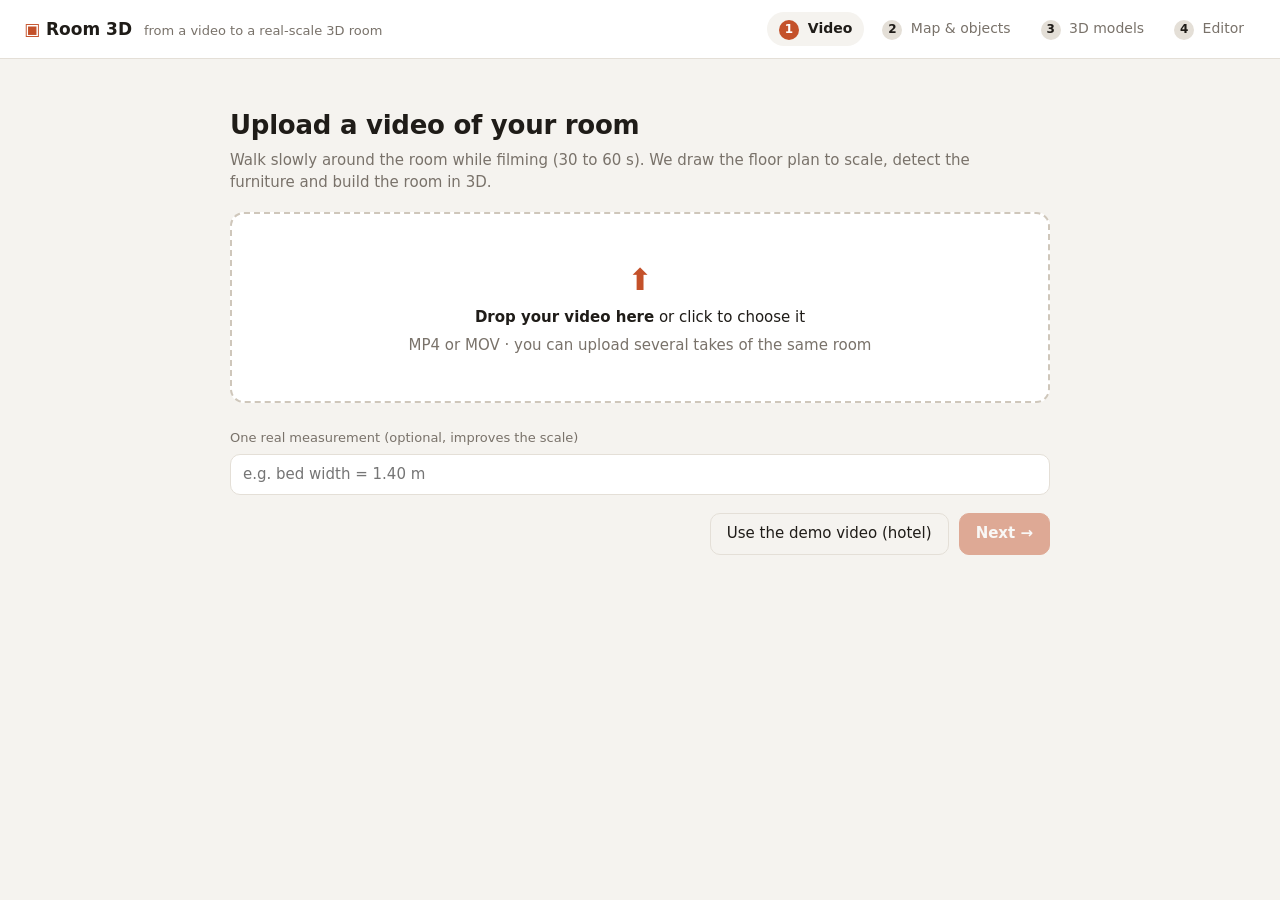
==== demo/index.html @ 97ec3070 "Initial release: photo to 3D room pipeline, viewer and demo Pipeline scripts (paths configurable thr" ====
<!doctype html>
<html lang="en">
<head>
<meta charset="utf-8">
<meta name="viewport" content="width=device-width, initial-scale=1">
<title>Room 3D</title>
<link rel="stylesheet" href="style.css">
<script type="importmap">
{ "imports": {
  "three": "https://cdn.jsdelivr.net/npm/three@0.160.0/build/three.module.js",
  "three/addons/": "https://cdn.jsdelivr.net/npm/three@0.160.0/examples/jsm/"
} }
</script>
</head>
<body>
<header class="top">
  <div class="brand"><span class="logo">▣</span> Room 3D <small>from a video to a real-scale 3D room</small></div>
  <ol class="steps" id="steps">
    <li data-step="1"><b>1</b> Video</li>
    <li data-step="2"><b>2</b> Map &amp; objects</li>
    <li data-step="3"><b>3</b> 3D models</li>
    <li data-step="4"><b>4</b> Editor</li>
  </ol>
</header>

<main>
  <!-- STEP 1: upload + processing -->
  <section class="step" id="step1">
    <div class="upload-wrap" id="uploadPane">
      <h1>Upload a video of your room</h1>
      <p class="lead">Walk slowly around the room while filming (30 to 60 s). We draw the floor plan to scale, detect the furniture and build the room in 3D.</p>
      <label class="drop" id="drop">
        <input type="file" id="fileInput" accept="video/*" multiple hidden>
        <div class="drop-icon">⬆</div>
        <div><b>Drop your video here</b> or click to choose it</div>
        <div class="muted">MP4 or MOV · you can upload several takes of the same room</div>
      </label>
      <div id="fileList" class="file-list"></div>
      <div class="measure">
        <label for="measure">One real measurement (optional, improves the scale)</label>
        <input id="measure" placeholder="e.g. bed width = 1.40 m">
      </div>
      <div class="actions">
        <button class="ghost" id="useDemo">Use the demo video (hotel)</button>
        <button class="primary" id="toProcess" disabled>Next →</button>
      </div>
    </div>

    <div class="process-wrap hidden" id="processPane">
      <h1>Processing your video</h1>
      <p class="lead" id="processSub">This takes a few minutes. You can keep the page open.</p>
      <div class="process-grid">
        <ul class="stages" id="stages"></ul>
        <div>
          <div class="muted small" id="framesCaption">Frames picked from the video</div>
          <div class="frames" id="frames"></div>
        </div>
      </div>
      <div class="bar"><div id="bar"></div></div>
    </div>
  </section>

  <!-- STEP 2: map + objects -->
  <section class="step hidden" id="step2">
    <div class="step-head">
      <div>
        <h1>Your room: map and objects</h1>
        <p class="lead">Check the floor plan and the image of each object. Each image was built by joining the fragments of the video. Remove anything that is wrong, then confirm.</p>
      </div>
      <div class="stats" id="stats2"></div>
    </div>
    <div class="split">
      <div class="panel map-panel">
        <div class="tabs" id="mapTabs">
          <button data-v="plan" class="on">Floor plan to scale</button>
          <button data-v="raw">Raw plan from the video</button>
          <button data-v="frames">Frames used</button>
        </div>
        <div class="map-view" id="mapView"></div>
        <div class="muted small" id="mapNote">Real scale, in metres. Tap an object to find it in the list.</div>
      </div>
      <div class="panel gallery-panel">
        <div class="gallery-head">
          <h2>Detected objects <span class="pill" id="kindCount"></span></h2>
          <div class="gal-tools"><button class="ghost sm" id="approveAll">Approve all</button></div>
        </div>
        <div class="gallery" id="gallery"></div>
      </div>
    </div>
    <div class="actions sticky">
      <button class="ghost" id="back2">← Back</button>
      <button class="primary" id="confirm2">Confirm and generate 3D models →</button>
    </div>
  </section>

  <!-- STEP 3: generating models -->
  <section class="step hidden" id="step3">
    <h1>Generating the 3D models</h1>
    <p class="lead">One model for each approved object. When they are done they place themselves on the plan, at their real size.</p>
    <div class="bar"><div id="bar3"></div></div>
    <div class="gen-grid" id="genGrid"></div>
    <div class="actions"><button class="primary" id="toEditor" disabled>See the room in 3D →</button></div>
  </section>

  <!-- STEP 4: editor -->
  <section class="step hidden" id="step4">
    <div class="editor">
      <div class="viewport-wrap">
        <div id="viewport"></div>
        <div class="vp-tools">
          <button id="tUndo" title="Undo (Ctrl+Z)">↶ Undo</button>
          <button id="tWalls" class="on">Walls</button>
          <button id="tTop">Top view</button>
          <button id="tOrbit" class="on">3D</button>
          <button id="tExport">Save JSON</button>
        </div>
        <div class="vp-hint">Drag a piece of furniture to move it · <b>R</b> rotates it 15° · drag the background to orbit the camera</div>
        <div class="loading" id="vpLoading">Loading models…</div>
      </div>
      <aside class="side">
        <div class="panel">
          <div class="side-title">Floor plan <span class="muted small" id="roomDims"></span></div>
          <div id="plan4" class="plan4"></div>
        </div>
        <div class="panel" id="selPanel">
          <div class="muted">Tap a piece of furniture in 3D or on the plan to edit it.</div>
        </div>
      </aside>
    </div>
  </section>
</main>

<script type="module" src="app.js"></script>
</body>
</html>
---- demo/style.css ----
:root {
  --bg: #f5f3ef; --panel: #ffffff; --ink: #1f1c18; --muted: #79726a; --line: #e4dfd7;
  --accent: #c4512a; --accent-ink: #fff; --ok: #2f7d4f; --bad: #b3261e; --sel: #f2a33a;
  --radius: 14px; --shadow: 0 1px 2px rgba(0,0,0,.05), 0 6px 24px rgba(0,0,0,.06);
}
* { box-sizing: border-box; }
html, body { margin: 0; background: var(--bg); color: var(--ink); font: 15px/1.45 system-ui, "Segoe UI", Roboto, sans-serif; }
h1 { font-size: 26px; margin: 0 0 6px; letter-spacing: -.01em; }
h2 { font-size: 17px; margin: 0; }
button { font: inherit; cursor: pointer; border-radius: 10px; border: 1px solid var(--line); background: var(--panel); color: var(--ink); padding: 9px 16px; }
button:disabled { opacity: .45; cursor: default; }
button.primary { background: var(--accent); color: var(--accent-ink); border-color: var(--accent); font-weight: 600; }
button.ghost { background: transparent; }
button.sm { padding: 5px 10px; font-size: 13px; }
input { font: inherit; padding: 9px 12px; border-radius: 10px; border: 1px solid var(--line); width: 100%; background: var(--panel); }
.hidden { display: none !important; }
.muted { color: var(--muted); }
.small { font-size: 13px; }
.lead { color: var(--muted); margin: 0 0 18px; max-width: 760px; }
.pill { display: inline-block; background: var(--bg); border: 1px solid var(--line); border-radius: 99px; padding: 0 9px; font-size: 13px; color: var(--muted); }

.top { display: flex; align-items: center; justify-content: space-between; gap: 16px; padding: 12px 24px; background: var(--panel); border-bottom: 1px solid var(--line); position: sticky; top: 0; z-index: 10; flex-wrap: wrap; }
.brand { font-weight: 700; font-size: 17px; }
.brand small { font-weight: 400; color: var(--muted); margin-left: 6px; font-size: 13px; }
.logo { color: var(--accent); }
.steps { display: flex; gap: 6px; list-style: none; margin: 0; padding: 0; flex-wrap: wrap; }
.steps li { padding: 6px 12px; border-radius: 99px; color: var(--muted); font-size: 14px; }
.steps li b { display: inline-grid; place-items: center; width: 20px; height: 20px; border-radius: 50%; background: var(--line); color: var(--ink); font-size: 12px; margin-right: 4px; }
.steps li.on { background: var(--bg); color: var(--ink); font-weight: 600; }
.steps li.on b, .steps li.done b { background: var(--accent); color: #fff; }

main { padding: 24px; max-width: 1500px; margin: 0 auto; }
.panel { background: var(--panel); border: 1px solid var(--line); border-radius: var(--radius); box-shadow: var(--shadow); padding: 14px; }
.actions { display: flex; gap: 10px; justify-content: flex-end; margin-top: 18px; flex-wrap: wrap; }
.actions.sticky { position: sticky; bottom: 0; background: linear-gradient(transparent, var(--bg) 30%); padding: 18px 0 8px; }

/* step 1 */
.upload-wrap, .process-wrap { max-width: 820px; margin: 24px auto; }
.drop { display: grid; place-items: center; gap: 6px; text-align: center; padding: 44px 20px; border: 2px dashed #cfc7bb; border-radius: var(--radius); background: var(--panel); cursor: pointer; transition: .15s; }
.drop:hover, .drop.over { border-color: var(--accent); background: #fff8f4; }
.drop-icon { font-size: 30px; color: var(--accent); }
.file-list { margin: 12px 0; display: grid; gap: 8px; }
.file-item { display: flex; gap: 12px; align-items: center; background: var(--panel); border: 1px solid var(--line); border-radius: 10px; padding: 8px; }
.file-item video { width: 96px; height: 60px; object-fit: cover; border-radius: 6px; background: #000; }
.measure { margin-top: 14px; display: grid; gap: 6px; }
.measure label { font-size: 13px; color: var(--muted); }
.process-grid { display: grid; grid-template-columns: 300px 1fr; gap: 20px; }
.stages { list-style: none; margin: 0; padding: 0; display: grid; gap: 10px; }
.stages li { display: flex; gap: 10px; align-items: center; color: var(--muted); }
.stages li .dot { width: 22px; height: 22px; border-radius: 50%; border: 2px solid var(--line); display: grid; place-items: center; font-size: 12px; flex: none; }
.stages li.run { color: var(--ink); font-weight: 600; }
.stages li.run .dot { border-color: var(--accent); border-top-color: transparent; animation: spin .8s linear infinite; }
.stages li.done { color: var(--ink); }
.stages li.done .dot { background: var(--ok); border-color: var(--ok); color: #fff; }
@keyframes spin { to { transform: rotate(360deg); } }
.frames { display: grid; grid-template-columns: repeat(auto-fill, minmax(54px, 1fr)); gap: 4px; margin-top: 6px; }
.frames img { width: 100%; aspect-ratio: 9/16; object-fit: cover; border-radius: 4px; animation: pop .25s ease-out; }
.frames img.drop-frame { opacity: .3; filter: grayscale(1); }
@keyframes pop { from { transform: scale(.6); opacity: 0; } }
.bar { height: 8px; background: var(--line); border-radius: 99px; overflow: hidden; margin-top: 20px; }
.bar > div { height: 100%; width: 0; background: var(--accent); transition: width .3s; }

/* step 2 */
.step-head { display: flex; justify-content: space-between; gap: 20px; align-items: flex-start; flex-wrap: wrap; }
.stats { display: flex; gap: 10px; flex-wrap: wrap; }
.stat { background: var(--panel); border: 1px solid var(--line); border-radius: 12px; padding: 8px 14px; min-width: 96px; }
.stat b { display: block; font-size: 20px; }
.stat span { font-size: 12px; color: var(--muted); }
.split { display: grid; grid-template-columns: minmax(0, 1.05fr) minmax(0, 1fr); gap: 18px; align-items: start; }
.map-panel { position: sticky; top: 76px; }
.tabs { display: flex; gap: 6px; margin-bottom: 10px; flex-wrap: wrap; }
.tabs button { padding: 6px 12px; font-size: 13px; }
.tabs button.on { background: var(--ink); color: #fff; border-color: var(--ink); }
.map-view { width: 100%; aspect-ratio: 1 / .92; display: grid; place-items: center; overflow: hidden; border-radius: 10px; background: #fbfaf8; }
.map-view img { max-width: 100%; max-height: 100%; }
.map-view .frames { grid-template-columns: repeat(auto-fill, minmax(70px, 1fr)); width: 100%; align-self: start; padding: 6px; max-height: 100%; overflow: auto; }
.gallery-head { display: flex; justify-content: space-between; align-items: center; margin-bottom: 10px; }
.gallery { display: grid; gap: 12px; }
.card { border: 1px solid var(--line); border-radius: 12px; padding: 12px; display: grid; grid-template-columns: 1fr; gap: 10px; transition: .15s; }
.card.hl { border-color: var(--sel); box-shadow: 0 0 0 3px rgba(242,163,58,.25); }
.card.rejected { opacity: .5; }
.card.rejected .clean { filter: grayscale(1); }
.card-top { display: flex; justify-content: space-between; gap: 8px; align-items: baseline; }
.card-top h3 { margin: 0; font-size: 16px; text-transform: capitalize; }
.card-top .meta { font-size: 12px; color: var(--muted); text-align: right; }
.flow { display: grid; grid-template-columns: minmax(0, 1fr) 26px minmax(0, 1.25fr); gap: 8px; align-items: center; }
.crops { display: grid; gap: 6px; }
.crops figure { margin: 0; position: relative; }
.crops img { width: 100%; max-height: 110px; object-fit: cover; border-radius: 8px; display: block; }
.crops figcaption { position: absolute; left: 6px; bottom: 4px; font-size: 11px; color: #fff; text-shadow: 0 1px 2px #000; }
.flow .arrow { text-align: center; color: var(--accent); font-size: 20px; }
.clean { width: 100%; border-radius: 10px; aspect-ratio: 1; object-fit: contain; padding: 6px; background: radial-gradient(circle at 50% 40%, #fff, #ece8e1); display: block; }
.card-sub { font-size: 12px; color: var(--muted); }
.card-actions { display: flex; gap: 8px; flex-wrap: wrap; }
.card-actions button { padding: 5px 12px; font-size: 13px; }
.card-actions .ok.on { background: var(--ok); color: #fff; border-color: var(--ok); }
.card-actions .no.on { background: var(--bad); color: #fff; border-color: var(--bad); }
.tag { text-transform: none; font-weight: 500; vertical-align: middle; font-size: 11px; padding: 1px 7px; border-radius: 99px; background: #eef5f0; color: var(--ok); margin-left: 6px; }
.tag.inf { background: #fdf3e6; color: #a2620e; }

/* plan svg */
svg.plan { width: 100%; height: 100%; display: block; touch-action: none; user-select: none; }
svg.plan .floor { fill: #ece7df; stroke: #3a332c; stroke-width: .1; stroke-linejoin: round; }
svg.plan .grid line { stroke: #ddd6cb; stroke-width: .01; }
svg.plan .obj rect { fill: rgba(196,81,42,.14); stroke: #c4512a; stroke-width: .025; }
svg.plan .obj.flat rect { fill: rgba(90,110,140,.10); stroke: #6c7f99; stroke-dasharray: .06 .04; }
svg.plan .obj .front { stroke: #c4512a; stroke-width: .05; }
svg.plan .obj text { font-size: .17px; fill: #3a332c; text-anchor: middle; dominant-baseline: middle; pointer-events: none; }
svg.plan .obj.sel rect { fill: rgba(242,163,58,.35); stroke: #e08a10; stroke-width: .045; }
svg.plan .obj.off { opacity: .2; }
svg.plan .obj { cursor: pointer; }
svg.plan.edit .obj { cursor: grab; }
svg.plan .dim { font-size: .2px; fill: var(--muted); text-anchor: middle; }
svg.plan .dimline { stroke: #9a9187; stroke-width: .012; }
svg.plan .part rect { fill: #8a6a4d; opacity: .55; }

/* step 3 */
.gen-grid { display: grid; grid-template-columns: repeat(auto-fill, minmax(170px, 1fr)); gap: 12px; margin-top: 18px; }
.gen { background: var(--panel); border: 1px solid var(--line); border-radius: 12px; padding: 10px; display: grid; gap: 6px; }
.gen .img { position: relative; aspect-ratio: 1; border-radius: 8px; overflow: hidden; background: #f0ede8 repeating-linear-gradient(45deg, transparent 0 8px, rgba(0,0,0,.03) 8px 16px); }
.gen .img img { width: 100%; height: 100%; object-fit: contain; transition: .4s; filter: grayscale(1) opacity(.45); }
.gen.done .img img { filter: none; }
.gen .img canvas { position: absolute; inset: 0; width: 100%; height: 100%; }
.gen .name { font-weight: 600; text-transform: capitalize; font-size: 14px; }
.gen .st { font-size: 12px; color: var(--muted); }
.gen.run .st { color: var(--accent); }
.gen.done .st { color: var(--ok); }
.gen .mini { height: 4px; background: var(--line); border-radius: 99px; overflow: hidden; }
.gen .mini div { height: 100%; width: 0; background: var(--accent); transition: width .2s; }

/* step 4 */
main:has(#step4:not(.hidden)) { max-width: none; padding: 0; }
.editor { display: grid; grid-template-columns: minmax(0, 1fr) 360px; height: calc(100vh - 57px); }
.viewport-wrap { position: relative; background: #e9e5de; }
#viewport { position: absolute; inset: 0; }
#viewport canvas { display: block; }
.vp-tools { position: absolute; top: 12px; left: 12px; display: flex; gap: 6px; flex-wrap: wrap; }
.vp-tools button { padding: 6px 12px; font-size: 13px; background: rgba(255,255,255,.92); }
.vp-tools button.on { background: var(--ink); color: #fff; border-color: var(--ink); }
.vp-hint { position: absolute; bottom: 12px; left: 12px; right: 12px; text-align: center; font-size: 13px; color: #5a534b; pointer-events: none; }
.loading { position: absolute; inset: 0; display: grid; place-items: center; font-weight: 600; color: var(--muted); background: rgba(233,229,222,.7); }
.side { padding: 12px; display: grid; gap: 12px; align-content: start; overflow: auto; background: var(--bg); border-left: 1px solid var(--line); }
.side-title { font-weight: 600; margin-bottom: 6px; display: flex; justify-content: space-between; }
.plan4 { aspect-ratio: 1 / .92; }
.sel-head { display: flex; gap: 10px; align-items: center; margin-bottom: 10px; }
.sel-head img { width: 64px; height: 64px; object-fit: contain; border-radius: 8px; background: #f0ede8; }
.sel-head h3 { margin: 0; text-transform: capitalize; font-size: 16px; }
.kv { display: grid; grid-template-columns: auto 1fr; gap: 4px 12px; font-size: 13px; margin: 8px 0; }
.kv span:nth-child(odd) { color: var(--muted); }
.rot-row { display: flex; gap: 6px; align-items: center; margin-top: 6px; }
.rot-row input[type=range] { flex: 1; padding: 0; }
.btn-row { display: flex; gap: 6px; margin-top: 10px; flex-wrap: wrap; }
.btn-row button { padding: 6px 10px; font-size: 13px; }

@media (max-width: 900px) {
  main { padding: 14px; }
  .split { grid-template-columns: 1fr; }
  .map-panel { position: static; }
  .process-grid { grid-template-columns: 1fr; }
  .editor { grid-template-columns: 1fr; grid-template-rows: 58vh auto; height: auto; }
  .side { border-left: 0; }
  .top { padding: 10px 14px; }
  .brand small { display: none; }
}
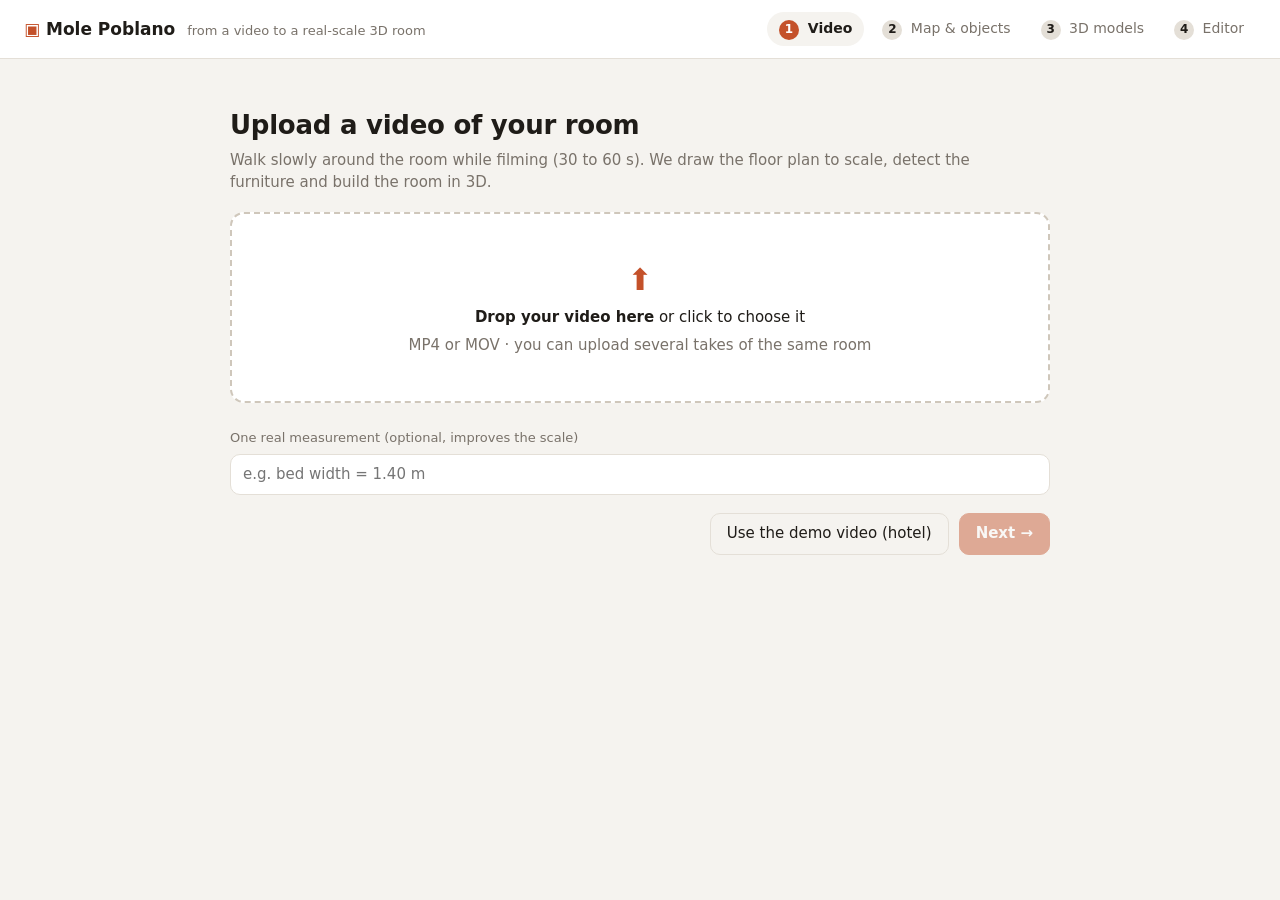
==== commit 0e9c5cc9: "Name the project Mole Poblano; document how the examples were made - Project name in README, landing" ====
--- a/demo/index.html
+++ b/demo/index.html
@@ -3,7 +3,7 @@
 <head>
 <meta charset="utf-8">
 <meta name="viewport" content="width=device-width, initial-scale=1">
-<title>Room 3D</title>
+<title>Mole Poblano · Demo</title>
 <link rel="stylesheet" href="style.css">
 <script type="importmap">
 { "imports": {
@@ -14,7 +14,7 @@
 </head>
 <body>
 <header class="top">
-  <div class="brand"><span class="logo">▣</span> Room 3D <small>from a video to a real-scale 3D room</small></div>
+  <div class="brand"><span class="logo">▣</span> Mole Poblano <small>from a video to a real-scale 3D room</small></div>
   <ol class="steps" id="steps">
     <li data-step="1"><b>1</b> Video</li>
     <li data-step="2"><b>2</b> Map &amp; objects</li>
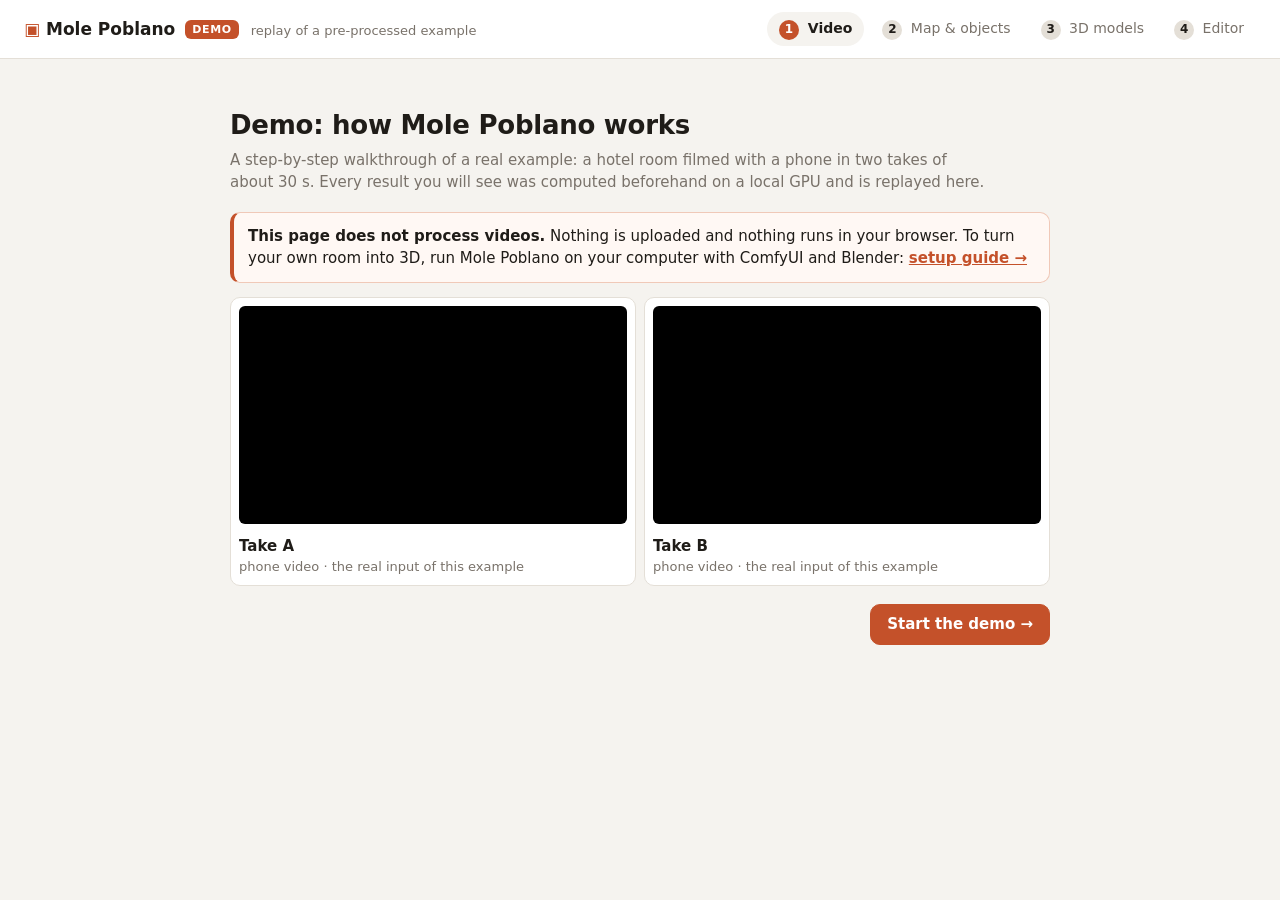
==== commit 16321ac1: "Make the online demo clearly a replay: no uploads Co-Authored-By: Claude Opus 5.5 <noreply@anthropic" ====
--- a/demo/index.html
+++ b/demo/index.html
@@ -14,7 +14,7 @@
 </head>
 <body>
 <header class="top">
-  <div class="brand"><span class="logo">▣</span> Mole Poblano <small>from a video to a real-scale 3D room</small></div>
+  <div class="brand"><span class="logo">▣</span> Mole Poblano <span class="demo-badge">DEMO</span> <small>replay of a pre-processed example</small></div>
   <ol class="steps" id="steps">
     <li data-step="1"><b>1</b> Video</li>
     <li data-step="2"><b>2</b> Map &amp; objects</li>
@@ -27,28 +27,28 @@
   <!-- STEP 1: upload + processing -->
   <section class="step" id="step1">
     <div class="upload-wrap" id="uploadPane">
-      <h1>Upload a video of your room</h1>
-      <p class="lead">Walk slowly around the room while filming (30 to 60 s). We draw the floor plan to scale, detect the furniture and build the room in 3D.</p>
-      <label class="drop" id="drop">
-        <input type="file" id="fileInput" accept="video/*" multiple hidden>
-        <div class="drop-icon">⬆</div>
-        <div><b>Drop your video here</b> or click to choose it</div>
-        <div class="muted">MP4 or MOV · you can upload several takes of the same room</div>
-      </label>
-      <div id="fileList" class="file-list"></div>
-      <div class="measure">
-        <label for="measure">One real measurement (optional, improves the scale)</label>
-        <input id="measure" placeholder="e.g. bed width = 1.40 m">
+      <h1>Demo: how Mole Poblano works</h1>
+      <p class="lead">A step-by-step walkthrough of a real example: a hotel room filmed with a phone in two takes of about 30 s.
+        Every result you will see was computed beforehand on a local GPU and is replayed here.</p>
+      <div class="demo-note">
+        <b>This page does not process videos.</b> Nothing is uploaded and nothing runs in your browser.
+        To turn your own room into 3D, run Mole Poblano on your computer with ComfyUI and Blender:
+        <a href="https://github.com/byscm/mole-poblano#quick-start" target="_blank" rel="noopener">setup guide →</a>
+      </div>
+      <div class="file-list">
+        <div class="file-item"><video src="../examples/source_videos/hotel_part1.mp4" muted loop autoplay playsinline></video>
+          <div><b>Take A</b><div class="muted small">phone video · the real input of this example</div></div></div>
+        <div class="file-item"><video src="../examples/source_videos/hotel_part2.mp4" muted loop autoplay playsinline></video>
+          <div><b>Take B</b><div class="muted small">phone video · the real input of this example</div></div></div>
       </div>
       <div class="actions">
-        <button class="ghost" id="useDemo">Use the demo video (hotel)</button>
-        <button class="primary" id="toProcess" disabled>Next →</button>
+        <button class="primary" id="useDemo">Start the demo →</button>
       </div>
     </div>
 
     <div class="process-wrap hidden" id="processPane">
-      <h1>Processing your video</h1>
-      <p class="lead" id="processSub">This takes a few minutes. You can keep the page open.</p>
+      <h1>Processing the example video <small class="muted">(replay)</small></h1>
+      <p class="lead" id="processSub"></p>
       <div class="process-grid">
         <ul class="stages" id="stages"></ul>
         <div>
@@ -64,7 +64,7 @@
   <section class="step hidden" id="step2">
     <div class="step-head">
       <div>
-        <h1>Your room: map and objects</h1>
+        <h1>The example room: map and objects</h1>
         <p class="lead">Check the floor plan and the image of each object. Each image was built by joining the fragments of the video. Remove anything that is wrong, then confirm.</p>
       </div>
       <div class="stats" id="stats2"></div>
--- a/demo/style.css
+++ b/demo/style.css
@@ -36,10 +36,13 @@
 
 /* step 1 */
 .upload-wrap, .process-wrap { max-width: 820px; margin: 24px auto; }
-.drop { display: grid; place-items: center; gap: 6px; text-align: center; padding: 44px 20px; border: 2px dashed #cfc7bb; border-radius: var(--radius); background: var(--panel); cursor: pointer; transition: .15s; }
-.drop:hover, .drop.over { border-color: var(--accent); background: #fff8f4; }
-.drop-icon { font-size: 30px; color: var(--accent); }
+.demo-badge { display: inline-block; background: var(--accent); color: #fff; font-size: 11px; font-weight: 700; letter-spacing: .06em; border-radius: 6px; padding: 2px 7px; vertical-align: 2px; margin-left: 4px; }
+.demo-note { background: #fff8f4; border: 1px solid #f0c9b8; border-left: 4px solid var(--accent); border-radius: 10px; padding: 12px 14px; margin: 0 0 14px; line-height: 1.5; }
+.demo-note a { color: var(--accent); font-weight: 600; }
 .file-list { margin: 12px 0; display: grid; gap: 8px; }
+.upload-wrap .file-list { grid-template-columns: repeat(auto-fit, minmax(260px, 1fr)); }
+.upload-wrap .file-item { flex-direction: column; align-items: stretch; }
+.upload-wrap .file-item video { width: 100%; height: auto; aspect-ratio: 16 / 9; }
 .file-item { display: flex; gap: 12px; align-items: center; background: var(--panel); border: 1px solid var(--line); border-radius: 10px; padding: 8px; }
 .file-item video { width: 96px; height: 60px; object-fit: cover; border-radius: 6px; background: #000; }
 .measure { margin-top: 14px; display: grid; gap: 6px; }
